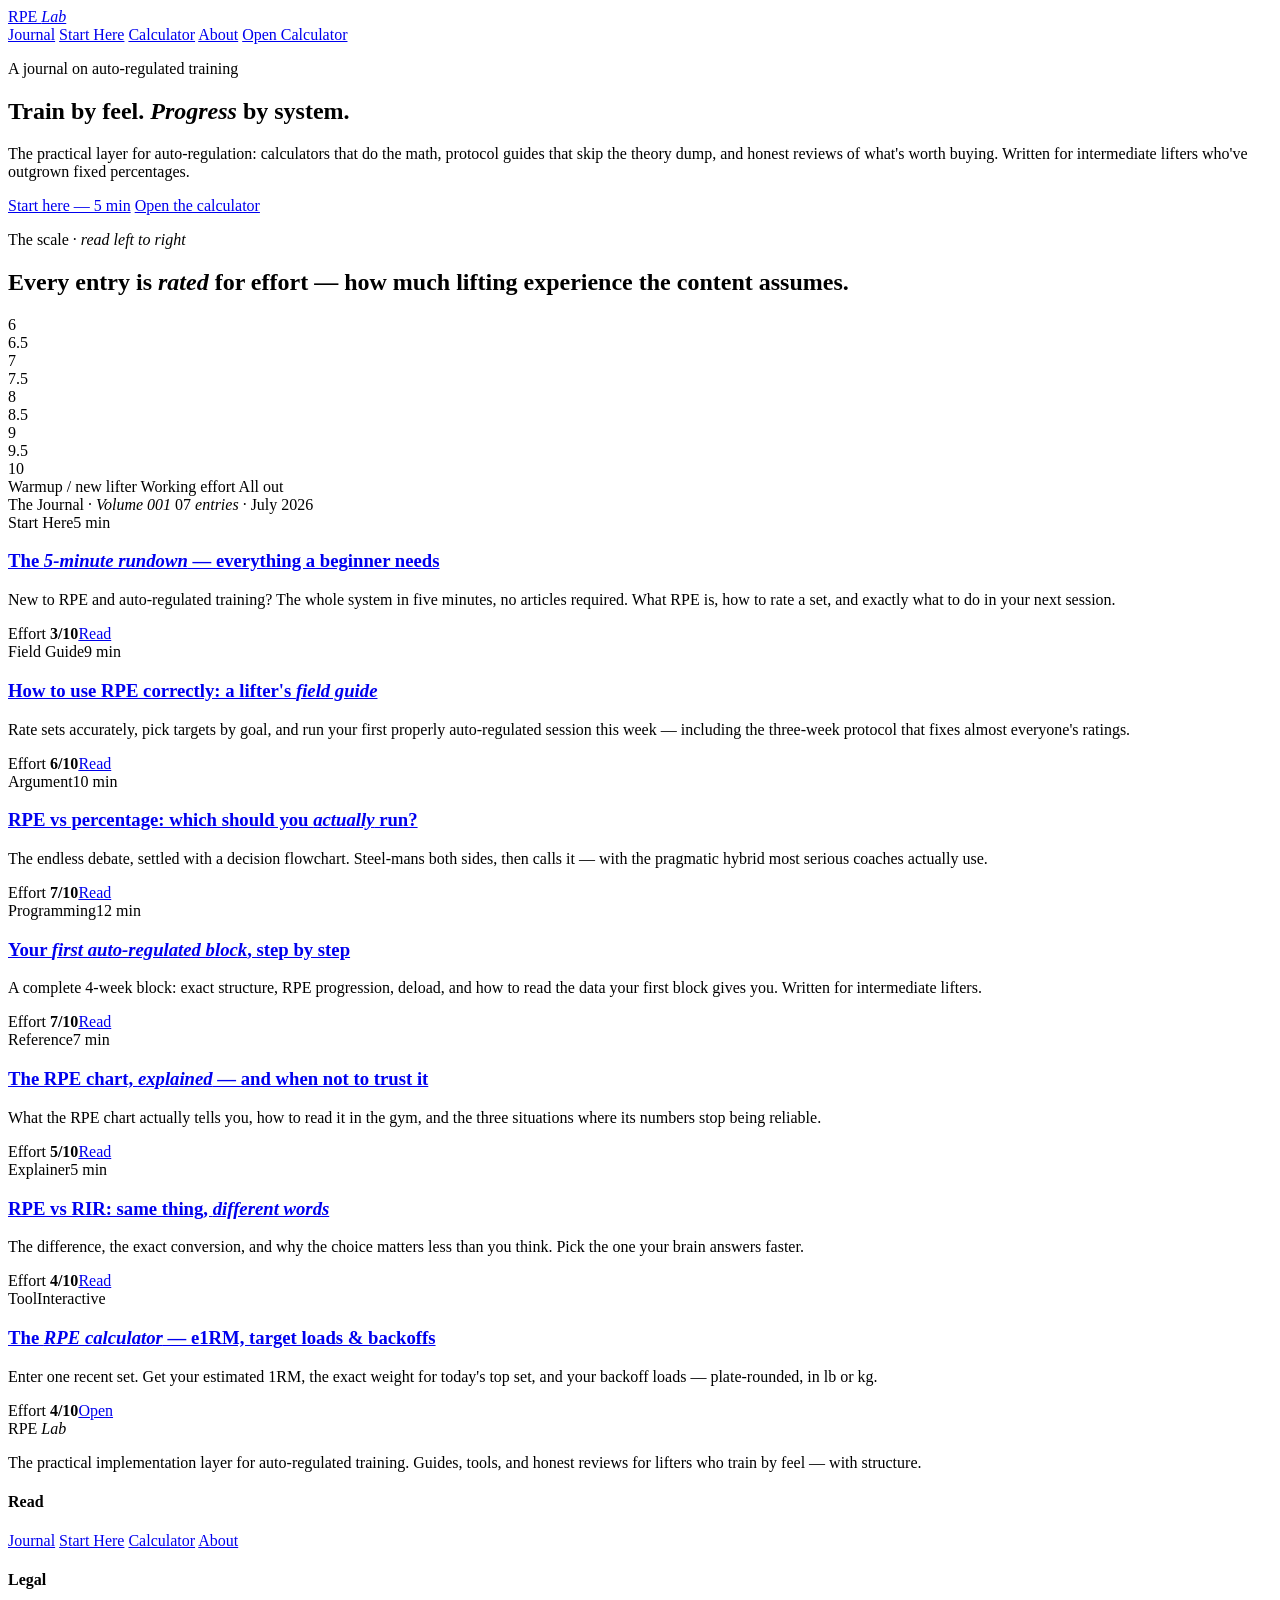
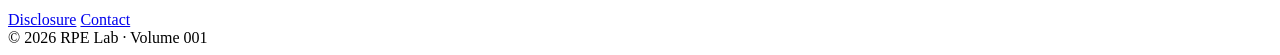
==== index.html @ a1597261 "Add files via upload" ====
<!DOCTYPE html>
<html lang="en">
<head>
  <meta charset="UTF-8">
  <meta name="viewport" content="width=device-width, initial-scale=1.0">
  <title>RPE Lab — Auto-regulated training, done properly</title>
  <meta name="description" content="The practical implementation layer for auto-regulated training: calculators, protocol guides, and honest gear reviews for intermediate lifters.">
  <link rel="preconnect" href="https://fonts.googleapis.com">
  <link rel="preconnect" href="https://fonts.gstatic.com" crossorigin>
  <link href="https://fonts.googleapis.com/css2?family=Fraunces:opsz,wght,SOFT@9..144,400..900,30..100&family=Inter:wght@400;500;600;800&family=JetBrains+Mono:wght@400;700&display=swap" rel="stylesheet">
  <link rel="stylesheet" href="css/home-bold.css">
</head>
<body>

<div class="top">
  <header class="site-header">
    <div class="wrap header-inner">
      <a class="brand" href="index.html">RPE <em>Lab</em></a>
      <nav class="main-nav" aria-label="Main">
        <a href="index.html" aria-current="page">Journal</a>
        <a href="start-here.html">Start Here</a>
        <a href="calculator/">Calculator</a>
        <a href="about.html">About</a>
        <a href="calculator/" class="cta-nav">Open Calculator</a>
      </nav>
    </div>
  </header>

  <section class="hero">
    <div class="wrap">
      <p class="kicker">A journal on auto-regulated training</p>
      <h1>Train by feel. <em>Progress</em> by system.</h1>
      <p class="lede">The practical layer for auto-regulation: calculators that do the math, protocol guides that skip the theory dump, and honest reviews of what's worth buying. Written for intermediate lifters who've outgrown fixed percentages.</p>
      <div class="actions">
        <a class="btn btn-fill" href="start-here.html">Start here &mdash; 5 min</a>
        <a class="btn btn-ghost" href="calculator/">Open the calculator</a>
      </div>
    </div>
  </section>
</div>

<section class="scale-section">
  <div class="wrap">
    <div class="scale-header">
      <div><p class="label">The scale &middot; <em>read left to right</em></p></div>
      <h2>Every entry is <em>rated</em> for effort &mdash; how much lifting experience the content assumes.</h2>
    </div>
    <div class="scale">
      <div class="scale-track" aria-hidden="true">
        <div class="scale-tick major"><span class="scale-num">6</span></div>
        <div class="scale-tick minor"><span class="scale-num">6.5</span></div>
        <div class="scale-tick major"><span class="scale-num">7</span></div>
        <div class="scale-tick minor"><span class="scale-num">7.5</span></div>
        <div class="scale-tick major hot"><span class="scale-num">8</span></div>
        <div class="scale-tick minor"><span class="scale-num">8.5</span></div>
        <div class="scale-tick major"><span class="scale-num">9</span></div>
        <div class="scale-tick minor"><span class="scale-num">9.5</span></div>
        <div class="scale-tick major"><span class="scale-num">10</span></div>
      </div>
      <div class="scale-legend">
        <span>Warmup / new lifter</span>
        <span>Working effort</span>
        <span>All out</span>
      </div>
    </div>
  </div>
</section>

<section class="index-section" id="journal">
  <div class="wrap">
    <div class="section-head">
      <span class="lbl">The Journal &middot; <em>Volume 001</em></span>
      <span class="lbl">07 <em>entries</em> &middot; July 2026</span>
    </div>

    <div class="grid">
      <article class="card">
        <div class="card-meta"><span class="cat start">Start Here</span><span>5 min</span></div>
        <h3><a href="start-here.html">The <em>5-minute rundown</em> &mdash; everything a beginner needs</a></h3>
        <p>New to RPE and auto-regulated training? The whole system in five minutes, no articles required. What RPE is, how to rate a set, and exactly what to do in your next session.</p>
        <div class="card-footer"><span class="effort">Effort <strong>3/10</strong></span><a href="start-here.html" class="read">Read</a></div>
      </article>

      <article class="card">
        <div class="card-meta"><span class="cat">Field Guide</span><span>9 min</span></div>
        <h3><a href="articles/how-to-use-rpe.html">How to use RPE correctly: a lifter's <em>field guide</em></a></h3>
        <p>Rate sets accurately, pick targets by goal, and run your first properly auto-regulated session this week &mdash; including the three-week protocol that fixes almost everyone's ratings.</p>
        <div class="card-footer"><span class="effort">Effort <strong>6/10</strong></span><a href="articles/how-to-use-rpe.html" class="read">Read</a></div>
      </article>

      <article class="card">
        <div class="card-meta"><span class="cat">Argument</span><span>10 min</span></div>
        <h3><a href="articles/rpe-vs-percentage.html">RPE vs percentage: which should you <em>actually</em> run?</a></h3>
        <p>The endless debate, settled with a decision flowchart. Steel-mans both sides, then calls it &mdash; with the pragmatic hybrid most serious coaches actually use.</p>
        <div class="card-footer"><span class="effort">Effort <strong>7/10</strong></span><a href="articles/rpe-vs-percentage.html" class="read">Read</a></div>
      </article>

      <article class="card">
        <div class="card-meta"><span class="cat">Programming</span><span>12 min</span></div>
        <h3><a href="articles/first-autoregulated-block.html">Your <em>first auto-regulated block</em>, step by step</a></h3>
        <p>A complete 4-week block: exact structure, RPE progression, deload, and how to read the data your first block gives you. Written for intermediate lifters.</p>
        <div class="card-footer"><span class="effort">Effort <strong>7/10</strong></span><a href="articles/first-autoregulated-block.html" class="read">Read</a></div>
      </article>

      <article class="card">
        <div class="card-meta"><span class="cat">Reference</span><span>7 min</span></div>
        <h3><a href="articles/rpe-chart-explained.html">The RPE chart, <em>explained</em> &mdash; and when not to trust it</a></h3>
        <p>What the RPE chart actually tells you, how to read it in the gym, and the three situations where its numbers stop being reliable.</p>
        <div class="card-footer"><span class="effort">Effort <strong>5/10</strong></span><a href="articles/rpe-chart-explained.html" class="read">Read</a></div>
      </article>

      <article class="card">
        <div class="card-meta"><span class="cat">Explainer</span><span>5 min</span></div>
        <h3><a href="articles/rpe-vs-rir.html">RPE vs RIR: same thing, <em>different words</em></a></h3>
        <p>The difference, the exact conversion, and why the choice matters less than you think. Pick the one your brain answers faster.</p>
        <div class="card-footer"><span class="effort">Effort <strong>4/10</strong></span><a href="articles/rpe-vs-rir.html" class="read">Read</a></div>
      </article>

      <article class="card">
        <div class="card-meta"><span class="cat tool">Tool</span><span>Interactive</span></div>
        <h3><a href="calculator/">The <em>RPE calculator</em> &mdash; e1RM, target loads &amp; backoffs</a></h3>
        <p>Enter one recent set. Get your estimated 1RM, the exact weight for today's top set, and your backoff loads &mdash; plate-rounded, in lb or kg.</p>
        <div class="card-footer"><span class="effort">Effort <strong>4/10</strong></span><a href="calculator/" class="read">Open</a></div>
      </article>
    </div>
  </div>
</section>

<footer class="site-footer">
  <div class="wrap">
    <div class="footer-grid">
      <div>
        <div class="footer-brand">RPE <em>Lab</em></div>
        <p>The practical implementation layer for auto-regulated training. Guides, tools, and honest reviews for lifters who train by feel &mdash; with structure.</p>
      </div>
      <div class="footer-col">
        <h4>Read</h4>
        <nav>
          <a href="index.html">Journal</a>
          <a href="start-here.html">Start Here</a>
          <a href="calculator/">Calculator</a>
          <a href="about.html">About</a>
        </nav>
      </div>
      <div class="footer-col">
        <h4>Legal</h4>
        <nav>
          <a href="disclosure.html">Disclosure</a>
          <a href="contact.html">Contact</a>
        </nav>
      </div>
    </div>
    <div class="footer-bottom">&copy; 2026 RPE Lab &middot; Volume 001</div>
  </div>
</footer>

</body>
</html>
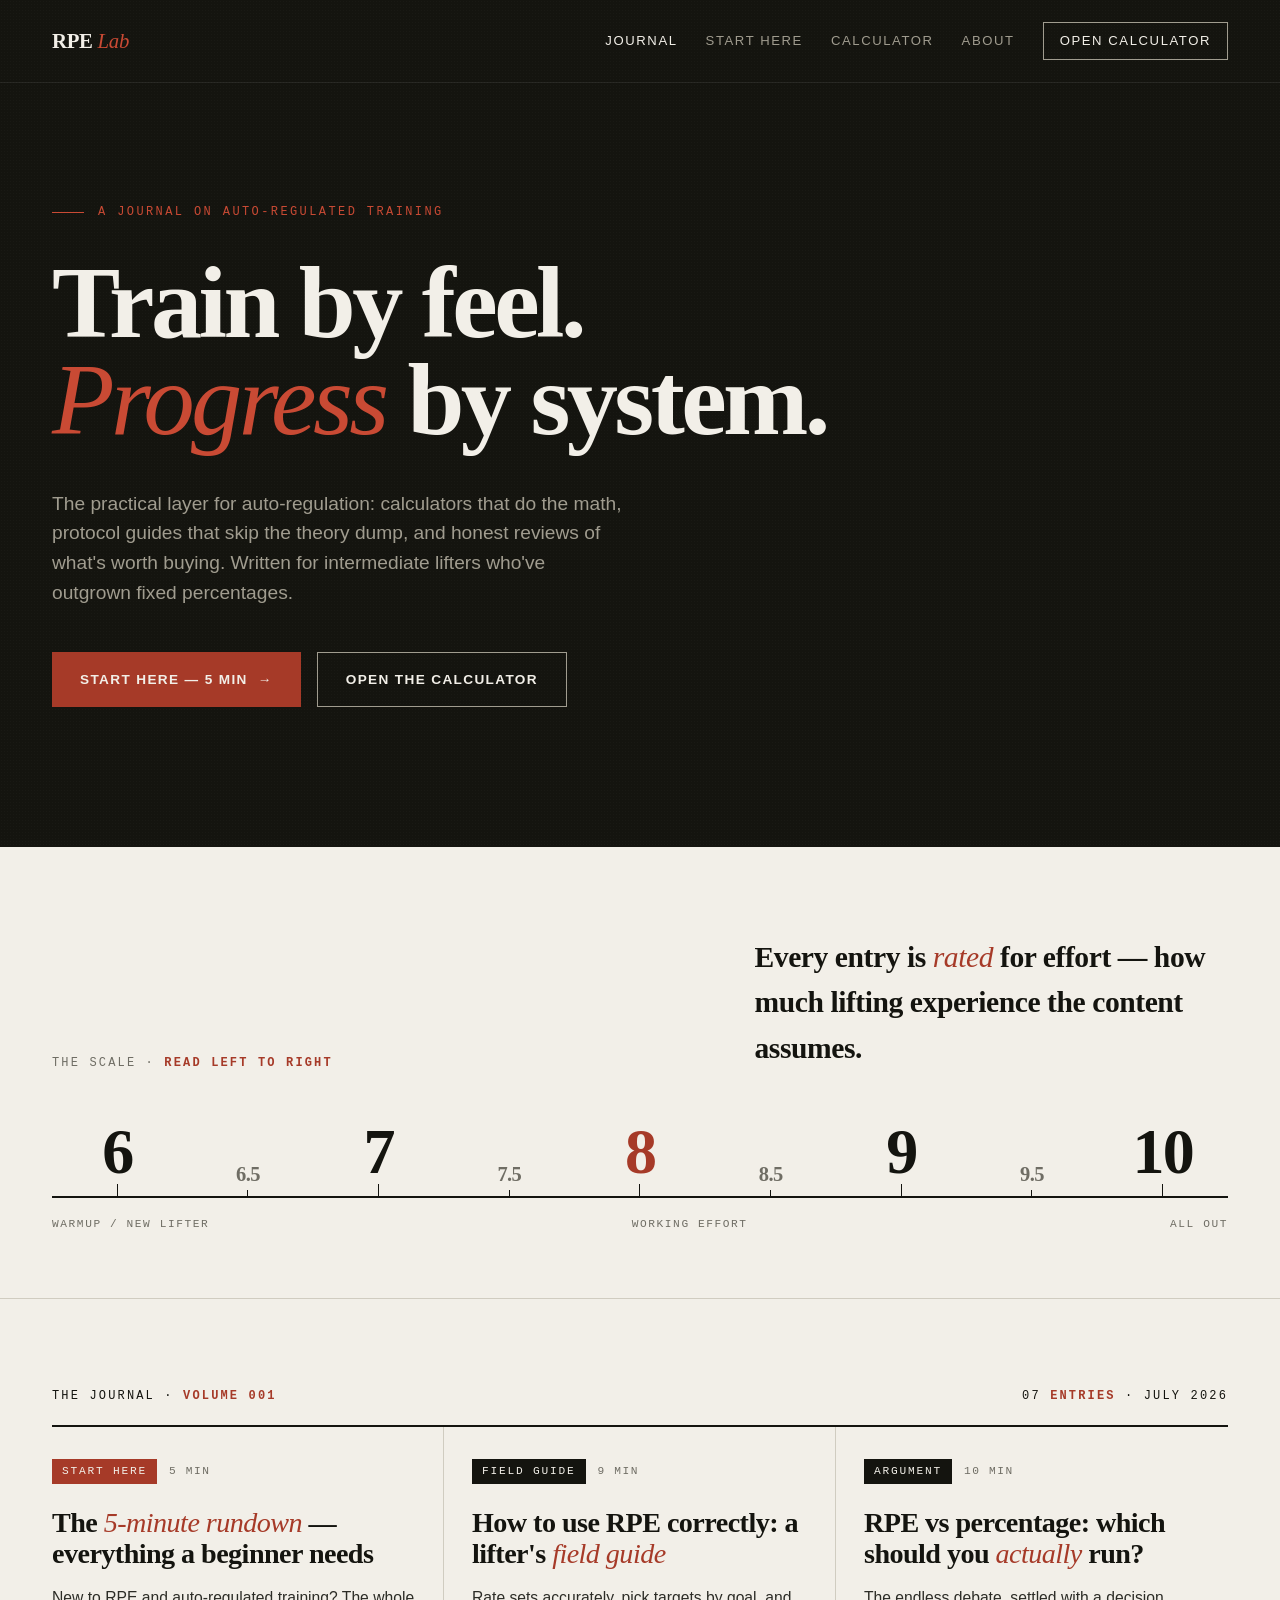
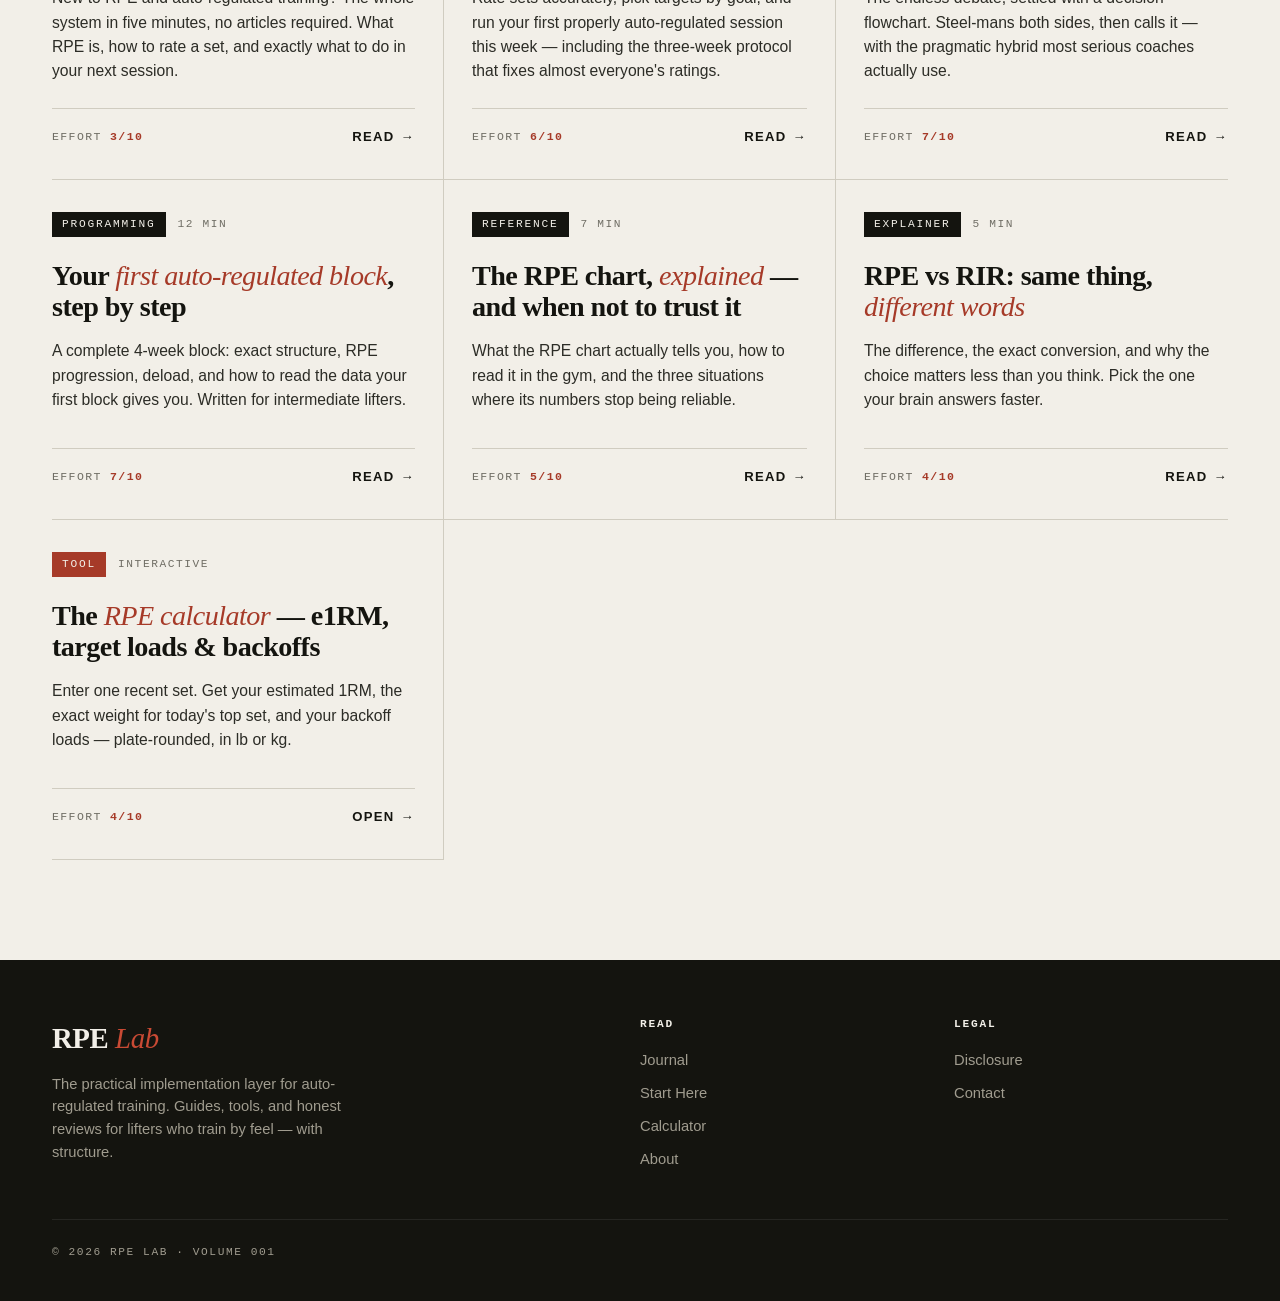
==== commit d4600966: "Update index.html" ====
--- a/index.html
+++ b/index.html
@@ -1,5 +1,14 @@
 <!DOCTYPE html>
 <html lang="en">
+  <!-- Google tag (gtag.js) -->
+<script async src="https://www.googletagmanager.com/gtag/js?id=G-EP6RK2DPKJ"></script>
+<script>
+  window.dataLayer = window.dataLayer || [];
+  function gtag(){dataLayer.push(arguments);}
+  gtag('js', new Date());
+
+  gtag('config', 'G-EP6RK2DPKJ');
+</script>
 <head>
   <meta charset="UTF-8">
   <meta name="viewport" content="width=device-width, initial-scale=1.0">
--- a/css/home-bold.css
+++ b/css/home-bold.css
@@ -0,0 +1,130 @@
+/* ============================================
+   RPE LAB — bold homepage styles
+   ============================================ */
+
+:root {
+  --paper: #f2efe8;
+  --paper-warm: #e8e4db;
+  --ink: #14140f;
+  --ink-soft: #2c2c26;
+  --muted: #6f6d64;
+  --rule: #d0ccc0;
+  --accent: #a63a28;
+  --accent-bright: #c94a34;
+  --dark-surface: #14140f;
+  --dark-muted: #a09c8f;
+  --serif: "Fraunces", "Georgia", serif;
+  --sans: "Inter", -apple-system, sans-serif;
+  --mono: "JetBrains Mono", monospace;
+}
+* { margin: 0; padding: 0; box-sizing: border-box; }
+html { scroll-behavior: smooth; }
+@media (prefers-reduced-motion: reduce) {
+  html { scroll-behavior: auto; }
+  * { animation: none !important; transition: none !important; }
+}
+
+body { font-family: var(--sans); background: var(--paper); color: var(--ink); line-height: 1.55; font-size: 17px; -webkit-font-smoothing: antialiased; }
+a { color: inherit; text-decoration: none; }
+a:focus-visible { outline: 2px solid var(--accent); outline-offset: 3px; }
+img { max-width: 100%; display: block; }
+.wrap { max-width: 1240px; margin: 0 auto; padding: 0 32px; }
+
+.top { background: var(--dark-surface); color: var(--paper); position: relative; overflow: hidden; }
+.top::before { content: ""; position: absolute; inset: 0; background-image: radial-gradient(rgba(255,255,255,0.02) 1px, transparent 1px); background-size: 3px 3px; pointer-events: none; }
+
+.site-header { padding: 22px 0; border-bottom: 1px solid rgba(255,255,255,0.08); position: relative; z-index: 2; }
+.header-inner { display: flex; align-items: center; justify-content: space-between; gap: 20px; flex-wrap: wrap; }
+.brand { font-family: var(--serif); font-weight: 800; font-size: 1.3rem; letter-spacing: -0.015em; font-variation-settings: "opsz" 144, "SOFT" 40; }
+.brand em { font-style: italic; font-weight: 500; color: var(--accent-bright); }
+.main-nav { display: flex; gap: 28px; align-items: center; }
+.main-nav a { font-family: var(--sans); font-size: 0.82rem; font-weight: 500; color: var(--dark-muted); text-transform: uppercase; letter-spacing: 0.12em; transition: color 150ms ease; }
+.main-nav a:hover, .main-nav a[aria-current="page"] { color: var(--paper); }
+.main-nav .cta-nav { color: var(--paper); border: 1px solid var(--dark-muted); padding: 8px 16px; }
+.main-nav .cta-nav:hover { border-color: var(--accent-bright); color: var(--accent-bright); }
+
+.hero { padding: 120px 0 140px; position: relative; z-index: 2; }
+.hero .kicker { font-family: var(--mono); font-size: 0.75rem; text-transform: uppercase; letter-spacing: 0.2em; color: var(--accent-bright); margin-bottom: 32px; display: flex; align-items: center; gap: 14px; }
+.hero .kicker::before { content: ""; display: inline-block; width: 32px; height: 1px; background: var(--accent-bright); }
+.hero h1 { font-family: var(--serif); font-weight: 800; font-variation-settings: "opsz" 144, "SOFT" 30; font-size: clamp(3rem, 8vw, 6.5rem); line-height: 0.95; letter-spacing: -0.035em; max-width: 16ch; }
+.hero h1 em { font-style: italic; font-weight: 500; color: var(--accent-bright); font-variation-settings: "opsz" 144, "SOFT" 100; }
+.hero .lede { margin-top: 40px; max-width: 54ch; font-size: 1.2rem; color: var(--dark-muted); line-height: 1.55; }
+.hero .actions { margin-top: 44px; display: flex; gap: 16px; flex-wrap: wrap; }
+.btn { font-family: var(--sans); font-size: 0.85rem; font-weight: 600; padding: 16px 28px; text-transform: uppercase; letter-spacing: 0.1em; transition: transform 150ms ease, background 150ms ease, color 150ms ease; display: inline-flex; align-items: center; gap: 10px; }
+.btn:hover { transform: translateY(-1px); }
+.btn-fill { background: var(--accent); color: var(--paper); }
+.btn-fill:hover { background: var(--accent-bright); }
+.btn-fill::after { content: "→"; }
+.btn-ghost { background: transparent; color: var(--paper); border: 1px solid var(--dark-muted); }
+.btn-ghost:hover { border-color: var(--paper); }
+
+.scale-section { background: var(--paper); color: var(--ink); padding: 88px 0 40px; border-bottom: 1px solid var(--rule); }
+.scale-header { display: flex; justify-content: space-between; align-items: flex-end; gap: 24px; flex-wrap: wrap; margin-bottom: 48px; }
+.scale-header .label { font-family: var(--mono); font-size: 0.75rem; text-transform: uppercase; letter-spacing: 0.18em; color: var(--muted); }
+.scale-header .label em { color: var(--accent); font-style: normal; font-weight: 700; }
+.scale-header h2 { font-family: var(--serif); font-weight: 700; font-variation-settings: "opsz" 144, "SOFT" 40; font-size: clamp(1.4rem, 2.5vw, 1.85rem); letter-spacing: -0.015em; max-width: 32ch; color: var(--ink); }
+.scale-header h2 em { font-style: italic; font-weight: 500; color: var(--accent); }
+.scale { position: relative; padding: 0 0 24px; overflow-x: auto; }
+.scale-track { display: grid; grid-template-columns: repeat(9, 1fr); align-items: end; gap: 0; min-width: 780px; border-bottom: 2px solid var(--ink); padding-bottom: 4px; }
+.scale-tick { display: flex; flex-direction: column; align-items: center; padding-bottom: 8px; position: relative; }
+.scale-tick::after { content: ""; position: absolute; bottom: -6px; width: 1px; background: var(--ink); }
+.scale-tick.major::after { height: 14px; }
+.scale-tick.minor::after { height: 8px; }
+.scale-num { font-family: var(--serif); font-weight: 800; font-variation-settings: "opsz" 144, "SOFT" 30; letter-spacing: -0.03em; line-height: 1; }
+.scale-tick.major .scale-num { font-size: clamp(2.2rem, 5vw, 4.2rem); color: var(--ink); }
+.scale-tick.minor .scale-num { font-size: clamp(1rem, 1.6vw, 1.3rem); color: var(--muted); }
+.scale-tick.hot .scale-num { color: var(--accent); }
+.scale-legend { display: flex; justify-content: space-between; margin-top: 18px; font-family: var(--mono); font-size: 0.7rem; text-transform: uppercase; letter-spacing: 0.14em; color: var(--muted); min-width: 780px; }
+
+.index-section { background: var(--paper); padding: 88px 0 100px; }
+.section-head { display: flex; justify-content: space-between; align-items: baseline; gap: 20px; flex-wrap: wrap; padding-bottom: 20px; border-bottom: 2px solid var(--ink); margin-bottom: 0; }
+.section-head .lbl { font-family: var(--mono); font-size: 0.75rem; text-transform: uppercase; letter-spacing: 0.18em; color: var(--ink); }
+.section-head .lbl em { color: var(--accent); font-style: normal; font-weight: 700; }
+
+.grid { display: grid; grid-template-columns: repeat(3, 1fr); gap: 0; }
+.card { border-right: 1px solid var(--rule); border-bottom: 1px solid var(--rule); padding: 32px 28px 32px 0; display: flex; flex-direction: column; min-height: 340px; transition: background 200ms ease; }
+.card:nth-child(3n) { border-right: none; padding-right: 0; }
+.card:nth-child(3n+1) { padding-left: 0; }
+.card:not(:nth-child(3n+1)) { padding-left: 28px; }
+.card:hover { background: var(--paper-warm); }
+
+.card-meta { display: flex; align-items: center; gap: 12px; font-family: var(--mono); font-size: 0.7rem; text-transform: uppercase; letter-spacing: 0.14em; color: var(--muted); margin-bottom: 24px; }
+.card-meta .cat { background: var(--ink); color: var(--paper); padding: 4px 10px; letter-spacing: 0.16em; }
+.card-meta .cat.tool { background: var(--accent); }
+.card-meta .cat.start { background: var(--accent); }
+.card h3 { font-family: var(--serif); font-weight: 700; font-variation-settings: "opsz" 144, "SOFT" 40; font-size: clamp(1.4rem, 2.2vw, 1.85rem); line-height: 1.1; letter-spacing: -0.02em; margin-bottom: 16px; color: var(--ink); }
+.card h3 em { font-style: italic; font-weight: 500; color: var(--accent); }
+.card p { color: var(--ink-soft); font-size: 0.98rem; line-height: 1.55; flex: 1; }
+.card-footer { margin-top: 24px; display: flex; justify-content: space-between; align-items: center; padding-top: 18px; border-top: 1px solid var(--rule); }
+.card-footer .effort { font-family: var(--mono); font-size: 0.72rem; text-transform: uppercase; letter-spacing: 0.12em; color: var(--muted); }
+.card-footer .effort strong { color: var(--accent); font-weight: 700; }
+.card-footer .read { font-family: var(--sans); font-weight: 600; font-size: 0.82rem; text-transform: uppercase; letter-spacing: 0.1em; color: var(--ink); display: inline-flex; align-items: center; gap: 6px; }
+.card:hover .card-footer .read { color: var(--accent); }
+.card-footer .read::after { content: "→"; transition: transform 200ms ease; }
+.card:hover .card-footer .read::after { transform: translateX(4px); }
+
+.site-footer { background: var(--dark-surface); color: var(--dark-muted); padding: 56px 0 40px; margin-top: 0; }
+.footer-grid { display: grid; grid-template-columns: 2fr 1fr 1fr; gap: 40px; align-items: start; }
+.footer-brand { font-family: var(--serif); font-weight: 800; font-size: 1.8rem; color: var(--paper); letter-spacing: -0.015em; }
+.footer-brand em { font-style: italic; font-weight: 500; color: var(--accent-bright); }
+.footer-brand + p { margin-top: 12px; max-width: 40ch; font-size: 0.92rem; }
+.footer-col h4 { font-family: var(--mono); font-size: 0.7rem; text-transform: uppercase; letter-spacing: 0.16em; color: var(--paper); margin-bottom: 16px; }
+.footer-col nav { display: flex; flex-direction: column; gap: 10px; }
+.footer-col a { font-size: 0.92rem; color: var(--dark-muted); }
+.footer-col a:hover { color: var(--paper); }
+.footer-bottom { margin-top: 48px; padding-top: 24px; border-top: 1px solid rgba(255,255,255,0.08); font-family: var(--mono); font-size: 0.7rem; text-transform: uppercase; letter-spacing: 0.14em; color: var(--dark-muted); }
+
+@media (max-width: 900px) {
+  .grid { grid-template-columns: 1fr; }
+  .card { border-right: none; padding: 32px 0 !important; }
+  .card:last-child { border-bottom: none; }
+  .hero { padding: 80px 0 100px; }
+  .scale-section, .index-section { padding: 64px 0; }
+  .footer-grid { grid-template-columns: 1fr; gap: 32px; }
+}
+@media (max-width: 560px) {
+  .wrap { padding: 0 22px; }
+  .main-nav { gap: 14px; }
+  .main-nav a { font-size: 0.7rem; }
+  .main-nav .cta-nav { display: none; }
+}
